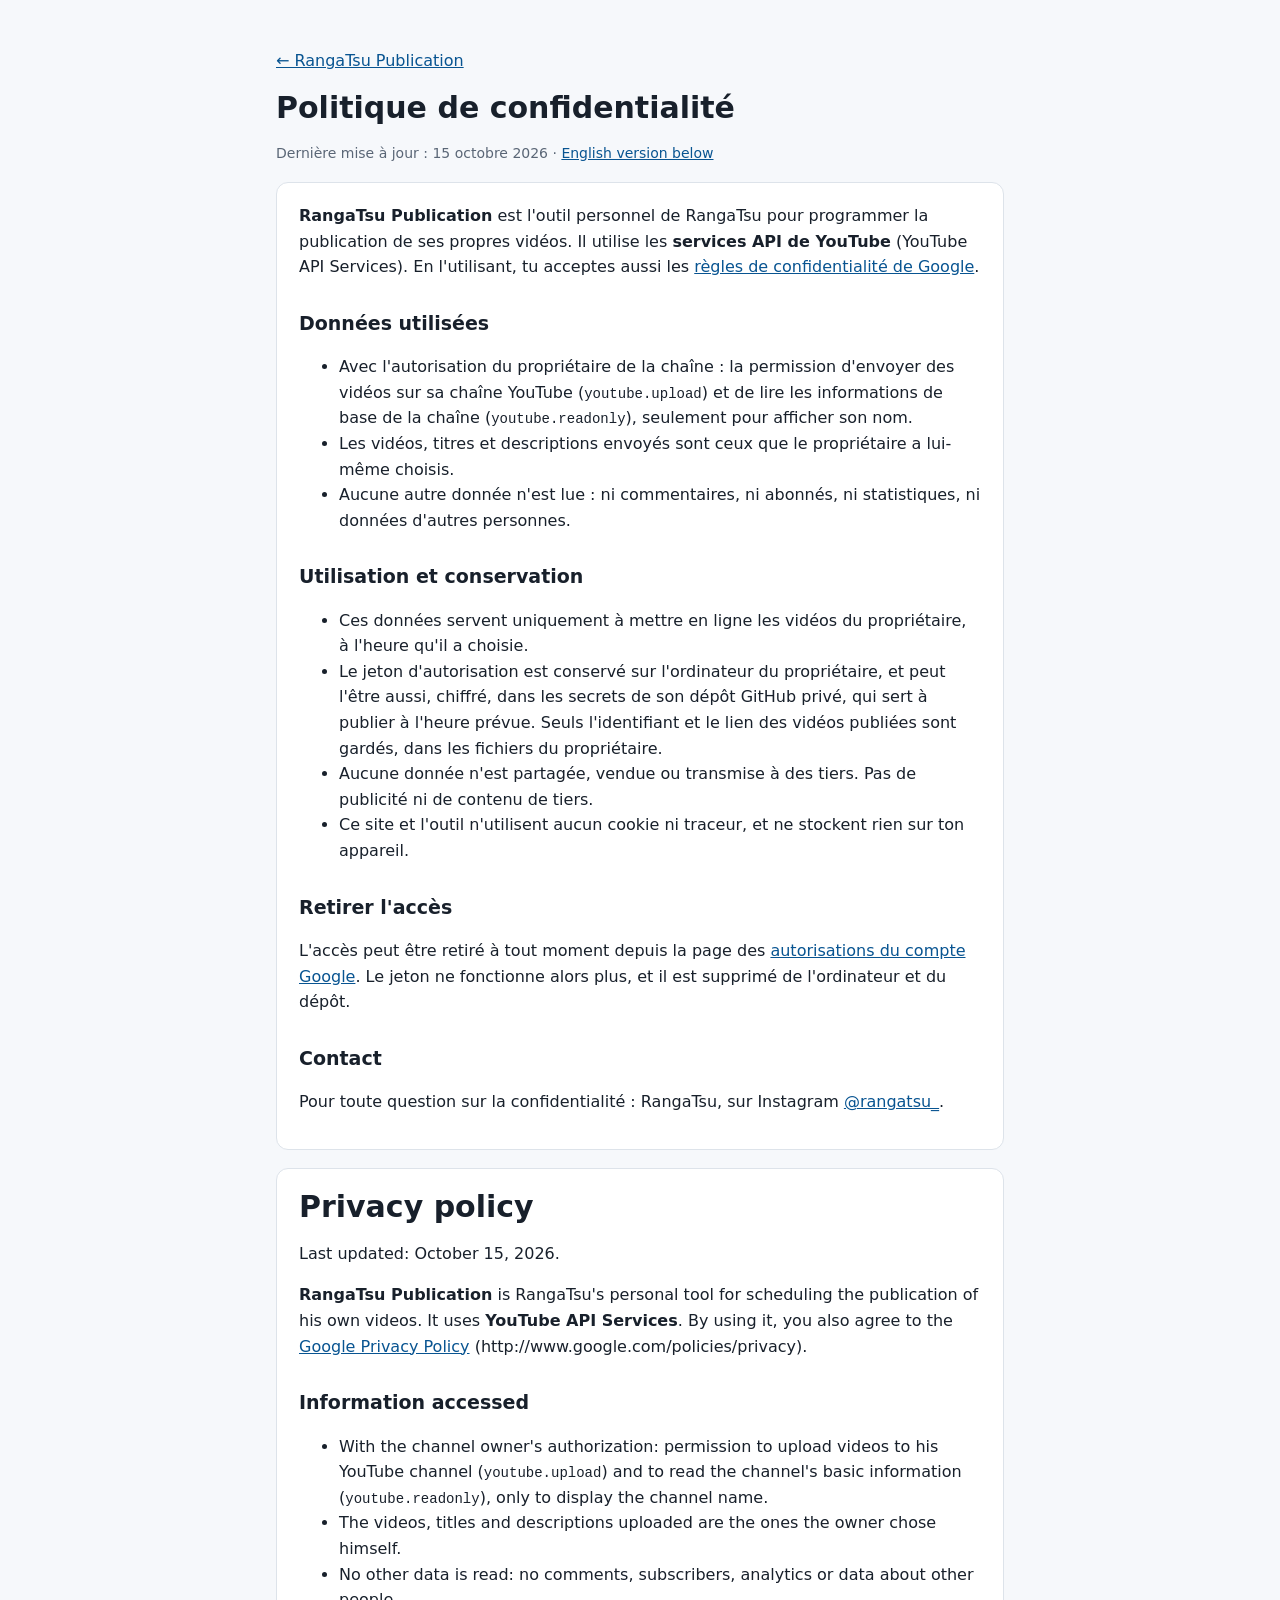
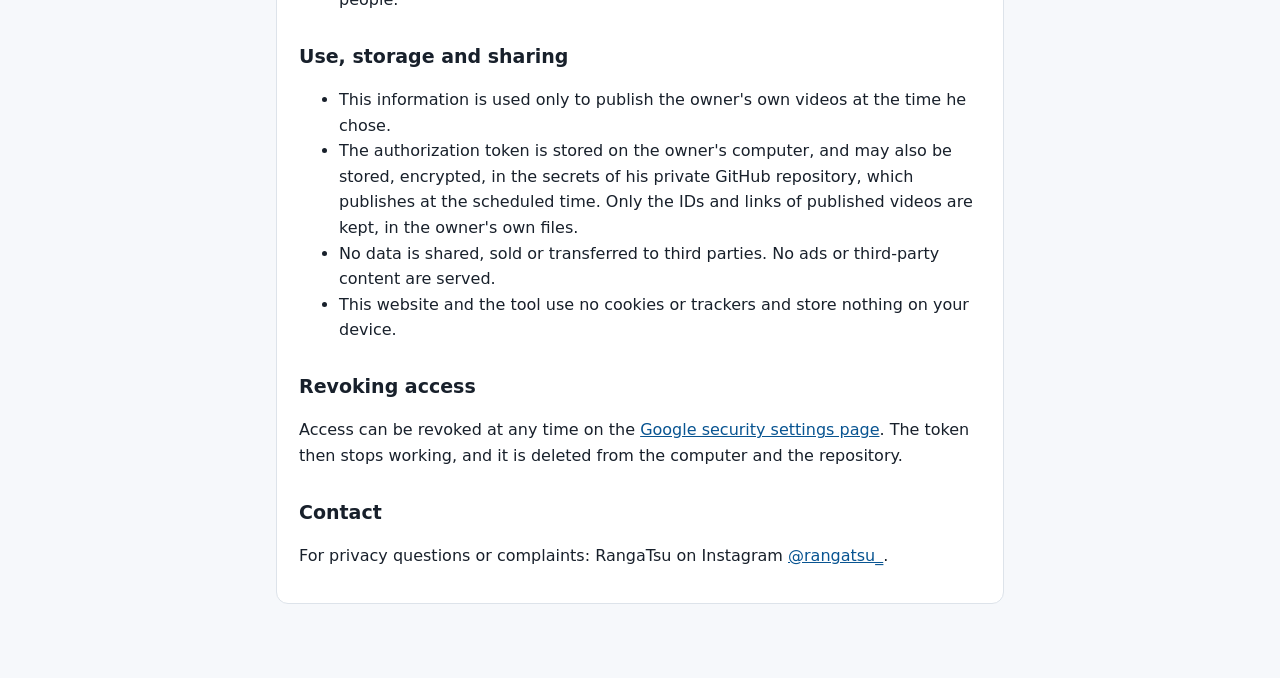
==== confidentialite.html @ 24f982b0 "Site de RangaTsu Publication" ====
<!doctype html>
<html lang="fr">
<head>
<meta charset="utf-8">
<meta name="viewport" content="width=device-width, initial-scale=1">
<title>Confidentialité · RangaTsu Publication</title>
<link rel="stylesheet" href="style.css">
</head>
<body>
<main>
  <p><a href="index.html">← RangaTsu Publication</a></p>
  <h1>Politique de confidentialité</h1>
  <p class="date">Dernière mise à jour : 15 octobre 2026 · <a href="#en">English version below</a></p>

  <section lang="fr">
    <p><strong>RangaTsu Publication</strong> est l'outil personnel de RangaTsu pour programmer la publication de ses propres
      vidéos. Il utilise les <strong>services API de YouTube</strong> (YouTube API Services). En l'utilisant, tu acceptes aussi
      les <a href="https://policies.google.com/privacy">règles de confidentialité de Google</a>.</p>
    <h2>Données utilisées</h2>
    <ul>
      <li>Avec l'autorisation du propriétaire de la chaîne : la permission d'envoyer des vidéos sur sa chaîne YouTube
        (<code>youtube.upload</code>) et de lire les informations de base de la chaîne (<code>youtube.readonly</code>),
        seulement pour afficher son nom.</li>
      <li>Les vidéos, titres et descriptions envoyés sont ceux que le propriétaire a lui-même choisis.</li>
      <li>Aucune autre donnée n'est lue : ni commentaires, ni abonnés, ni statistiques, ni données d'autres personnes.</li>
    </ul>
    <h2>Utilisation et conservation</h2>
    <ul>
      <li>Ces données servent uniquement à mettre en ligne les vidéos du propriétaire, à l'heure qu'il a choisie.</li>
      <li>Le jeton d'autorisation est conservé sur l'ordinateur du propriétaire, et peut l'être aussi, chiffré, dans les secrets
        de son dépôt GitHub privé, qui sert à publier à l'heure prévue. Seuls l'identifiant et le lien des vidéos publiées sont gardés,
        dans les fichiers du propriétaire.</li>
      <li>Aucune donnée n'est partagée, vendue ou transmise à des tiers. Pas de publicité ni de contenu de tiers.</li>
      <li>Ce site et l'outil n'utilisent aucun cookie ni traceur, et ne stockent rien sur ton appareil.</li>
    </ul>
    <h2>Retirer l'accès</h2>
    <p>L'accès peut être retiré à tout moment depuis la page des
      <a href="https://security.google.com/settings/security/permissions">autorisations du compte Google</a>.
      Le jeton ne fonctionne alors plus, et il est supprimé de l'ordinateur et du dépôt.</p>
    <h2>Contact</h2>
    <p>Pour toute question sur la confidentialité : RangaTsu, sur Instagram
      <a href="https://www.instagram.com/rangatsu_/">@rangatsu_</a>.</p>
  </section>

  <section lang="en" id="en">
    <h1>Privacy policy</h1>
    <p>Last updated: October 15, 2026.</p>
    <p><strong>RangaTsu Publication</strong> is RangaTsu's personal tool for scheduling the publication of his own videos.
      It uses <strong>YouTube API Services</strong>. By using it, you also agree to the
      <a href="https://policies.google.com/privacy">Google Privacy Policy</a> (http://www.google.com/policies/privacy).</p>
    <h2>Information accessed</h2>
    <ul>
      <li>With the channel owner's authorization: permission to upload videos to his YouTube channel (<code>youtube.upload</code>)
        and to read the channel's basic information (<code>youtube.readonly</code>), only to display the channel name.</li>
      <li>The videos, titles and descriptions uploaded are the ones the owner chose himself.</li>
      <li>No other data is read: no comments, subscribers, analytics or data about other people.</li>
    </ul>
    <h2>Use, storage and sharing</h2>
    <ul>
      <li>This information is used only to publish the owner's own videos at the time he chose.</li>
      <li>The authorization token is stored on the owner's computer, and may also be stored, encrypted, in the secrets of his
        private GitHub repository, which publishes at the scheduled time. Only the IDs and links of published videos are kept, in the
        owner's own files.</li>
      <li>No data is shared, sold or transferred to third parties. No ads or third-party content are served.</li>
      <li>This website and the tool use no cookies or trackers and store nothing on your device.</li>
    </ul>
    <h2>Revoking access</h2>
    <p>Access can be revoked at any time on the
      <a href="https://security.google.com/settings/security/permissions">Google security settings page</a>.
      The token then stops working, and it is deleted from the computer and the repository.</p>
    <h2>Contact</h2>
    <p>For privacy questions or complaints: RangaTsu on Instagram <a href="https://www.instagram.com/rangatsu_/">@rangatsu_</a>.</p>
  </section>
</main>
</body>
</html>
---- style.css ----
:root {
  --fond: #f6f8fb; --texte: #18202b; --doux: #5a6676; --lien: #085491; --carte: #ffffff; --ligne: #dde3ea;
}
@media (prefers-color-scheme: dark) {
  :root { --fond: #0e1319; --texte: #e8edf3; --doux: #93a1b3; --lien: #6cb6ff; --carte: #161d26; --ligne: #273242; }
}
* { box-sizing: border-box; }
body { margin: 0; background: var(--fond); color: var(--texte); font: 16px/1.6 system-ui, "Segoe UI", Roboto, sans-serif; }
main { max-width: 760px; margin: 0 auto; padding: 32px 16px 56px; }
a { color: var(--lien); }
h1 { font-size: 30px; line-height: 1.2; margin: 8px 0 16px; }
h2 { font-size: 19px; margin: 28px 0 8px; }
.marque { display: inline-block; margin: 0; padding: 4px 12px; border-radius: 999px; background: #085491; color: #fff; font-weight: 800; letter-spacing: .3px; }
section { background: var(--carte); border: 1px solid var(--ligne); border-radius: 12px; padding: 4px 22px 18px; margin: 18px 0; }
section > h1 { margin-top: 16px; }
.date { color: var(--doux); font-size: 14px; }
code { font-size: 14px; }
nav { display: grid; gap: 8px; margin-top: 24px; }
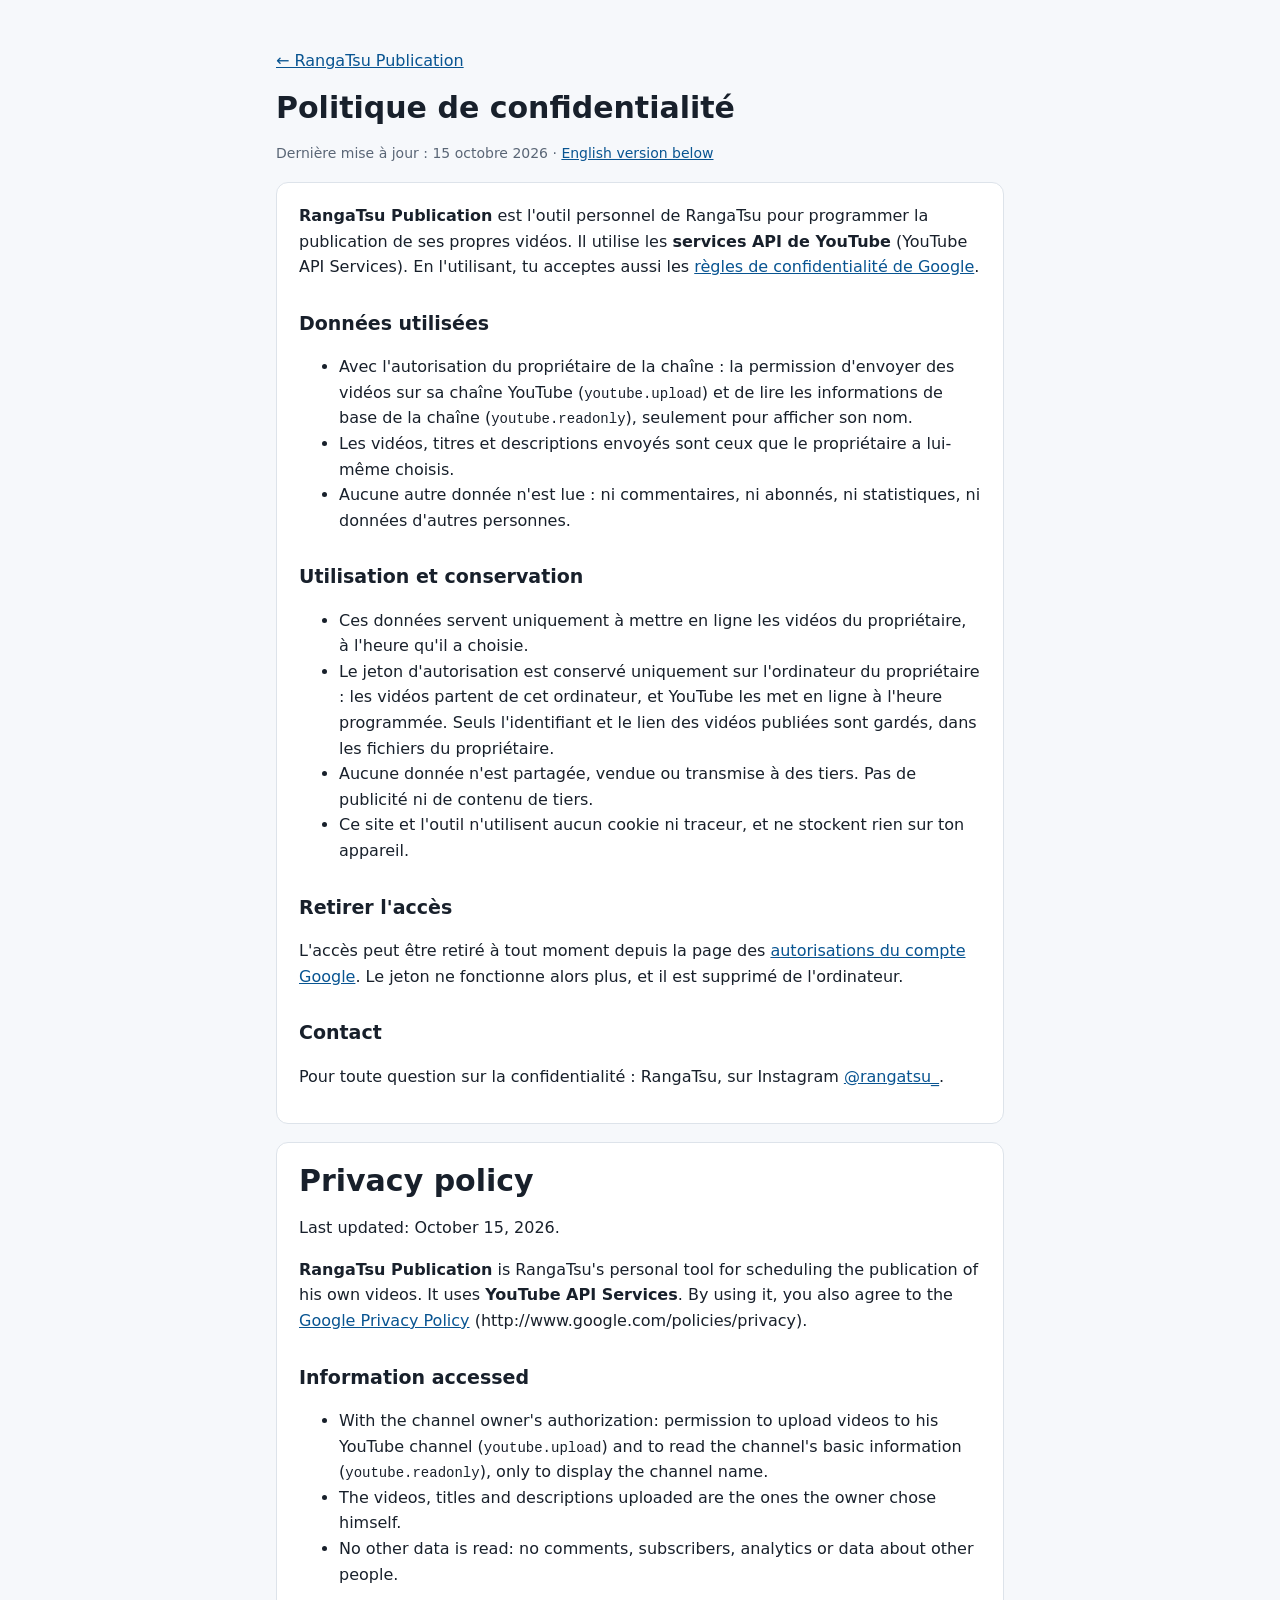
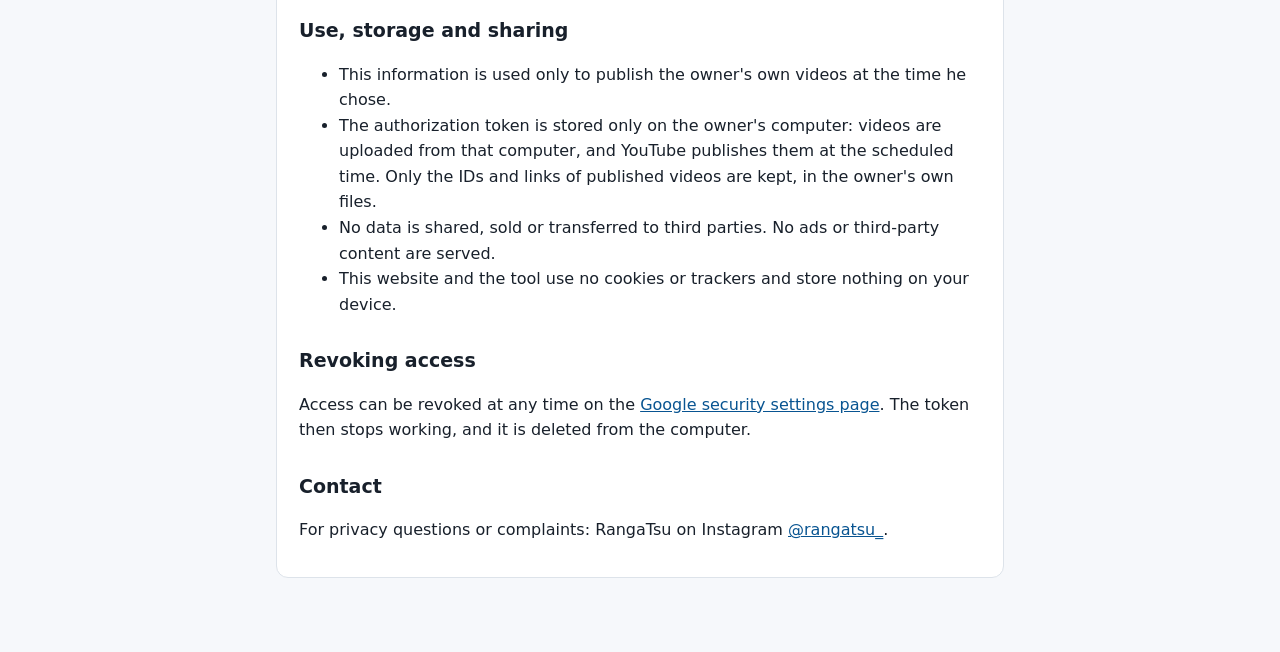
==== commit 8135eb57: "Confidentialité : jeton YouTube seulement sur le PC" ====
--- a/confidentialite.html
+++ b/confidentialite.html
@@ -27,16 +27,16 @@
     <h2>Utilisation et conservation</h2>
     <ul>
       <li>Ces données servent uniquement à mettre en ligne les vidéos du propriétaire, à l'heure qu'il a choisie.</li>
-      <li>Le jeton d'autorisation est conservé sur l'ordinateur du propriétaire, et peut l'être aussi, chiffré, dans les secrets
-        de son dépôt GitHub privé, qui sert à publier à l'heure prévue. Seuls l'identifiant et le lien des vidéos publiées sont gardés,
-        dans les fichiers du propriétaire.</li>
+      <li>Le jeton d'autorisation est conservé uniquement sur l'ordinateur du propriétaire : les vidéos partent de cet
+        ordinateur, et YouTube les met en ligne à l'heure programmée. Seuls l'identifiant et le lien des vidéos publiées sont
+        gardés, dans les fichiers du propriétaire.</li>
       <li>Aucune donnée n'est partagée, vendue ou transmise à des tiers. Pas de publicité ni de contenu de tiers.</li>
       <li>Ce site et l'outil n'utilisent aucun cookie ni traceur, et ne stockent rien sur ton appareil.</li>
     </ul>
     <h2>Retirer l'accès</h2>
     <p>L'accès peut être retiré à tout moment depuis la page des
       <a href="https://security.google.com/settings/security/permissions">autorisations du compte Google</a>.
-      Le jeton ne fonctionne alors plus, et il est supprimé de l'ordinateur et du dépôt.</p>
+      Le jeton ne fonctionne alors plus, et il est supprimé de l'ordinateur.</p>
     <h2>Contact</h2>
     <p>Pour toute question sur la confidentialité : RangaTsu, sur Instagram
       <a href="https://www.instagram.com/rangatsu_/">@rangatsu_</a>.</p>
@@ -58,16 +58,15 @@
     <h2>Use, storage and sharing</h2>
     <ul>
       <li>This information is used only to publish the owner's own videos at the time he chose.</li>
-      <li>The authorization token is stored on the owner's computer, and may also be stored, encrypted, in the secrets of his
-        private GitHub repository, which publishes at the scheduled time. Only the IDs and links of published videos are kept, in the
-        owner's own files.</li>
+      <li>The authorization token is stored only on the owner's computer: videos are uploaded from that computer, and YouTube
+        publishes them at the scheduled time. Only the IDs and links of published videos are kept, in the owner's own files.</li>
       <li>No data is shared, sold or transferred to third parties. No ads or third-party content are served.</li>
       <li>This website and the tool use no cookies or trackers and store nothing on your device.</li>
     </ul>
     <h2>Revoking access</h2>
     <p>Access can be revoked at any time on the
       <a href="https://security.google.com/settings/security/permissions">Google security settings page</a>.
-      The token then stops working, and it is deleted from the computer and the repository.</p>
+      The token then stops working, and it is deleted from the computer.</p>
     <h2>Contact</h2>
     <p>For privacy questions or complaints: RangaTsu on Instagram <a href="https://www.instagram.com/rangatsu_/">@rangatsu_</a>.</p>
   </section>
